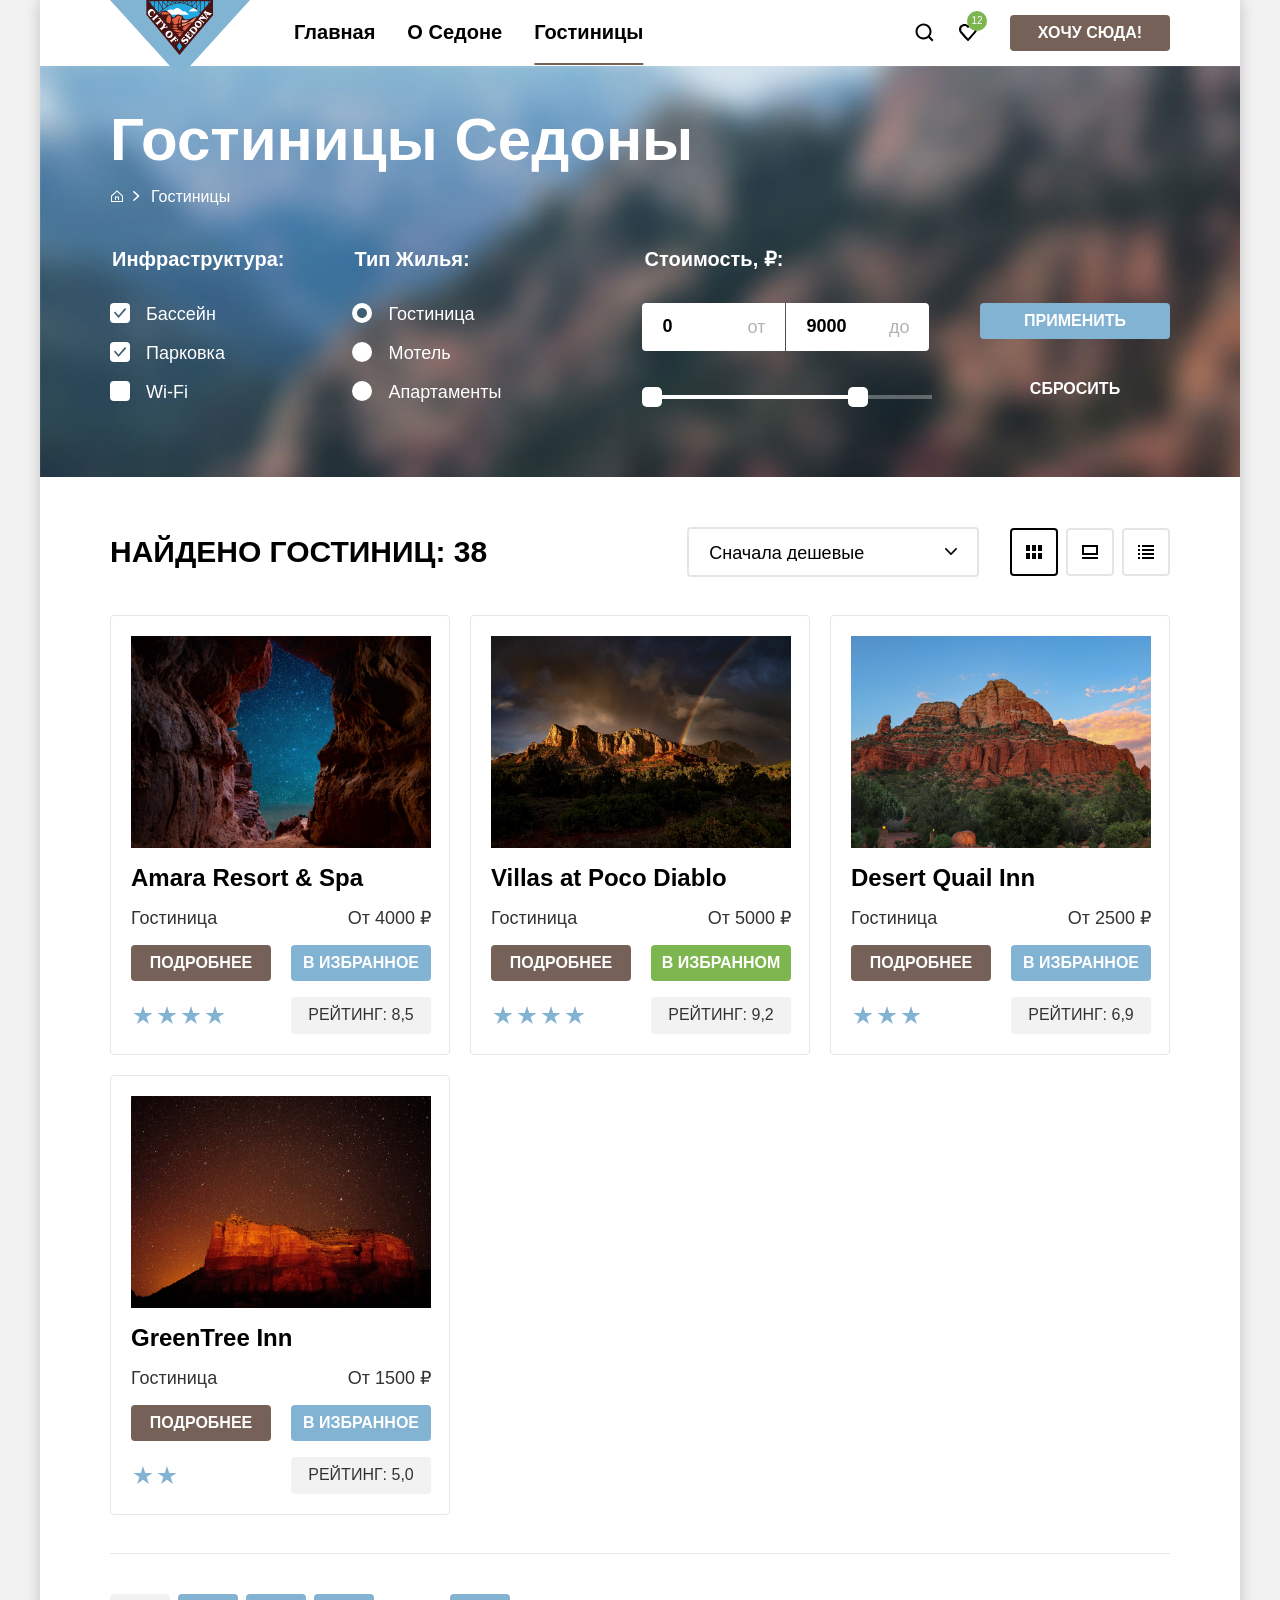
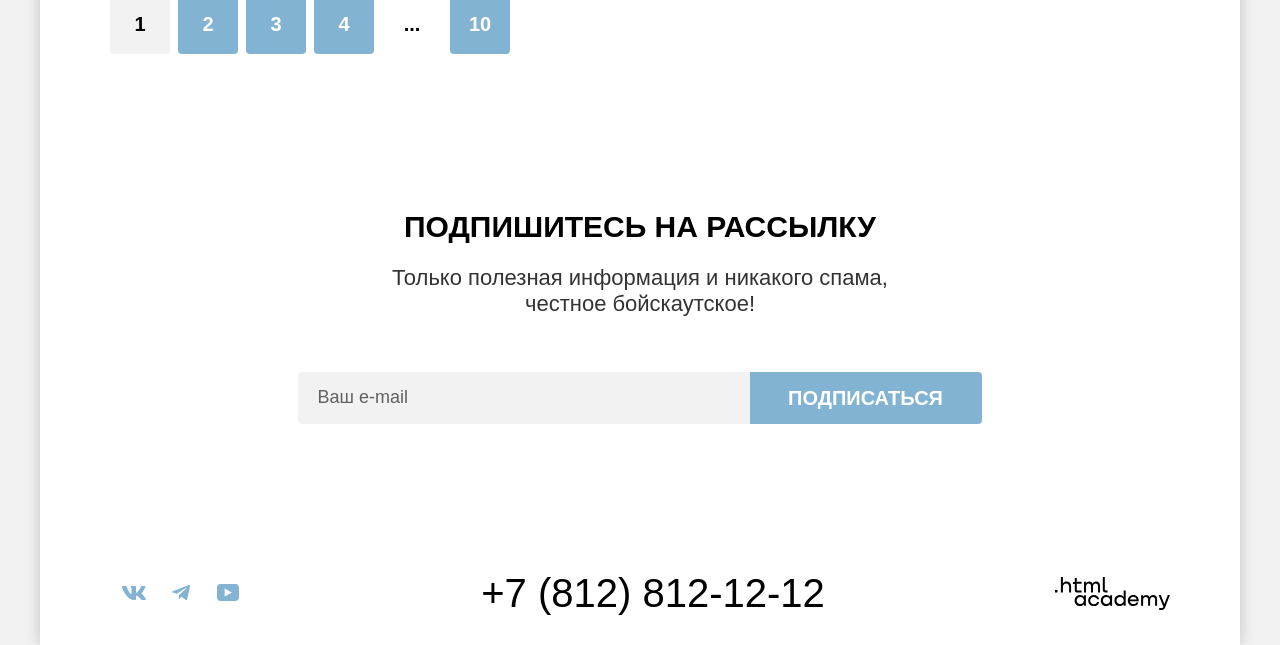
==== catalog.html @ fc4d6455 "Merge pull request #1 from StaciBunx/master" ====
<!DOCTYPE html>
<html lang="ru">

  <head>
    <meta charset="UTF-8">
    <meta name="viewport" content="width=device-width, initial-scale=1.0">
    <title>HTML Academy: Седона. Каталог</title>
    <link rel="icon" sizes="32x32" href="favicon.ico">
    <link rel="icon" type="image/png" href="./images/icons/favicon-32x32.png">
    <link rel="stylesheet" href="./style/style.css">
  </head>

  <body>
    <div class="page-container">
      <header class="page-header" data-test="header">
        <nav class="nav">
          <a class="nav-logo logo" href="./index.html">
            <img src="./images/logo-sedona.svg" width="140" height="70" alt="Логотип City of Sedona.">
          </a>
          <ul class="nav-list">
            <li class="nav-item">
              <a class="nav-link" href="./index.html">Главная</a>
            </li>
            <li class="nav-item">
              <a class="nav-link" href="#">О Седоне</a>
            </li>
            <li class="nav-item">
              <a class="nav-link nav-link-current" aria-current="page">Гостиницы</a>
            </li>
          </ul>
          <ul class="nav-list nav-list-additional">
            <li class="nav-item">
              <a class="nav-link nav-link-search" href="#">
                <svg aria-hidden="true" focusable="false" width="20" height="20" viewBox="0 0 20 20" fill="currentColor"
                  xmlns="http://www.w3.org/2000/svg">
                  <path
                    d="M19.5 18.0083L15.8 14.3287C16.8 13.0359 17.5 11.3453 17.5 9.4558C17.5 5.08011 13.9 1.5 9.5 1.5C5.1 1.5 1.5 5.17956 1.5 9.55525C1.5 13.9309 5.1 17.511 9.5 17.511C11.3 17.511 13 16.9144 14.4 15.8204L18.1 19.5L19.5 18.0083ZM9.5 15.5221C6.2 15.5221 3.5 12.837 3.5 9.55525C3.5 6.27348 6.2 3.5884 9.5 3.5884C12.8 3.5884 15.5 6.27348 15.5 9.55525C15.5 12.837 12.8 15.5221 9.5 15.5221Z" />
                </svg>
                <span class="visually-hidden">Поиск</span>
              </a>
            </li>
            <li class="nav-item">
              <a class="nav-link nav-link-fav" href="#">
                <svg aria-hidden="true" focusable="false" width="18" height="17" viewBox="0 0 18 17" fill="currentColor"
                  xmlns="http://www.w3.org/2000/svg">
                  <path
                    d="M8.9 17C8.6 17 8.3 16.9 8.1 16.6C2.7 10.5 1.4 9.1 1.1 8.7C0.4 7.8 0 6.6 0 5.4C0 2.4 2.4 0 5.5 0C6.8 0 8 0.5 9 1.3C10 0.5 11.3 0 12.5 0C15.5 0 18 2.4 18 5.4C18 6.7 17.5 7.9 16.7 8.8L9.7 16.7C9.5 16.9 9.3 17 8.9 17ZM2.9 7.5C3.2 7.9 6.4 11.5 9 14.4L15.2 7.4C15.7 6.9 15.9 6.2 15.9 5.4C15.9 3.6 14.4 2.1 12.6 2.1C11.6 2.1 10.6 2.6 9.9 3.4C9.6 3.7 9.3 3.8 9 3.8C8.7 3.8 8.4 3.6 8.2 3.4C7.5 2.6 6.5 2.1 5.5 2.1C3.7 2.1 2.2 3.6 2.2 5.4C2.1 6.3 2.5 7 2.9 7.5C2.8 7.5 2.8 7.5 2.9 7.5Z" />
                </svg>

                <span class="visually-hidden">Отелей в избранном:</span>
                <span class="fav-counter">12</span>
              </a>
            </li>
            <li class="nav-item">
              <a class="nav-button button button-basic" href="#">Хочу сюда!</a>
            </li>
          </ul>
        </nav>
      </header>
      <main class="page-main" data-test="main">
        <div class="main-top-containter">
          <h1 class="main-title">Гостиницы Седоны</h1>
          <header class="main-header">
            <ul class="main-header-list">
              <li class="main-header-item">
                <a class="breadcrumbs breadcrumbs-home" href="./index.html">
                  <span class="visually-hidden">Главная страница</span>
                </a>
              </li>
              <li class="main-header-item">
                <a class="breadcrumbs" href="./catalog.html">Гостиницы</a>
              </li>
            </ul>
          </header>
          <section class="filter" data-test="filter">
            <h2 class="visually-hidden">Фильтр для поиска гостиниц</h2>
            <form class="filter-form" action="https://echo.htmlacademy.ru/" method="get">
              <fieldset class="filter-fieldset filter-infrastructure">
                <legend class="filter-title">Инфраструктура:</legend>
                <label class="filter-label">
                  <input class="filter-input" type="checkbox" name="pool" checked>
                  Бассейн
                </label>
                <label class="filter-label">
                  <input class="filter-input" type="checkbox" name="parking" checked>
                  Парковка
                </label>
                <label class="filter-label">
                  <input class="filter-input" type="checkbox" name="wi-fi">
                  Wi-Fi
                </label>
              </fieldset>
              <fieldset class="filter-fieldset filter-living">
                <legend class="filter-title">Тип Жилья:</legend>
                <label class="filter-label">
                  <input class="filter-input" type="radio" name="apartment-type" value="hotel" checked>
                  Гостиница
                </label>
                <label class="filter-label">
                  <input class="filter-input" type="radio" name="apartment-type" value="motel">
                  Мотель
                </label>
                <label class="filter-label">
                  <input class="filter-input" type="radio" name="apartment-type" value="apartments">
                  Апартаменты
                </label>
              </fieldset>
              <fieldset class="filter-fieldset filter-range">
                <legend class="filter-title">Стоимость, ₽:</legend>
                <div class="range-inputs">
                  <label class="range-label">
                    <span class="filter-text">от</span>
                    <input class="range-input" type="number" name="price-from" value="0" min="0" max="10000" step="100"
                      placeholder="0">
                  </label>
                  <label class="range-label">
                    <span class="filter-text">до</span>
                    <input class="range-input" type="number" name="price-to" value="9000" min="0" max="10000" step="100"
                      placeholder="0">
                  </label>
                </div>
                <div class="range-scale">
                  <div class="range-bar" style="left:0; width:226px;">
                    <button class=" range-thumb range-thumb-min" type="button">
                      <span class="visually-hidden">Ручка минимальной цены</span>
                    </button>
                    <button class="range-thumb range-thumb-max" type="button">
                      <span class="visually-hidden">Ручка максимальной цены</span>
                    </button>
                  </div>
                </div>
              </fieldset>
              <div class="filter-buttons">
                <button class="filter-submit button button-second" type="submit">Применить</button>
                <button class="filter-reset button" type="reset">Сбросить</button>
              </div>
            </form>
          </section>
        </div>
        <section class="catalog" data-test="catalog">
          <h2 class="visually-hidden">Результаты поиска</h2>
          <div class="catalog-content">
            <p class="catalog-title title">Найдено гостиниц:
              <span class="results-cointer">38</span>
            </p>
            <select class="catalog-select" aria-label="Сортировка">
              <option value="cheap">Сначала дешевые</option>
              <option value="expensive">Сначала дорогие</option>
              <option value="popular">Сначала популярные</option>
            </select>
            <ul class="catalog-view-list">
              <li class="catalog-view-item">
                <a class="view-button view-button-current cards" href="catalog.html?view=card">
                  <span class="visually-hidden">Показать карточки</span>
                </a>
              </li>
              <li class="catalog-view-item">
                <a class="view-button tile" href="catalog.html?view=tile">
                  <span class="visually-hidden">Показать плитки</span>
                </a>
              </li>
              <li class="catalog-view-item">
                <a class="view-button list" href="catalog.html?view=list">
                  <span class="visually-hidden">Показать список</span>
                </a>
              </li>
            </ul>
          </div>
          <div class="cards-container">
            <article class="card">
              <a class="card-link" href="#">
                <h3 class="card-title">
                  Amara Resort & Spa
                </h3>
                <img class="card-img" src="./images/card-hotel-amara-resort.jpg" width="300" height="212"
                  alt="Звёздное синее небо, видимое через тёмное отверстие в красновато-коричневых скалах.">
              </a>
              <p class="card-description-title">Гостиница</p>
              <p class="card-description-price">От 4000 ₽</p>
              <a class="card-button button button-basic" href="#">Подробнее</a>
              <button class="card-button button button-second" type="button">В избранное</button>
              <p class="card-star star-four">
                <span class="visually-hidden">4 звезды</span>
              </p>
              <p class="card-rate">Рейтинг: 8,5</p>
            </article>
            <article class="card">
              <a class="card-link" href="#">
                <h3 class="card-title">
                  Villas at Poco Diablo
                </h3>
                <img class="card-img" src="./images/card-hotel-villas-at-poco.jpg" width="300" height="212"
                  alt="Красновато-оранжевые скалистые горы среди зелени под тёмными облаками; справа видна слабая радуга.">
              </a>
              <p class="card-description-title">Гостиница</p>
              <p class="card-description-price">От 5000 ₽</p>
              <a class="card-button button button-basic" href="#">Подробнее</a>
              <button class="card-button button button-select" type="button">В избранном</button>
              <p class="card-star star-four">
                <span class="visually-hidden">4 звезды</span>
              </p>
              <p class="card-rate">Рейтинг: 9,2</p>
            </article>
            <article class="card">
              <a class="card-link" href="#">
                <h3 class="card-title">
                  Desert Quail Inn
                </h3>
                <img class="card-img" src="./images/card-hotel-desert-quail.jpg" width="300" height="212"
                  alt="Красно-оранжевые скалы среди зелени под голубым небом; на переднем плане валун и дорожка.">
              </a>
              <span class="card-description-title">Гостиница</span>
              <span class="card-description-price">От 2500 ₽</span>
              <a class="card-button button button-basic" href="#">Подробнее</a>
              <button class="card-button button button-second" type="button">В избранное</button>
              <p class="card-star star-three">
                <span class="visually-hidden">3 звезды</span>
              </p>
              <p class="card-rate">Рейтинг: 6,9</p>
            </article>
            <article class="card">
              <a class="card-link" href="#">
                <h3 class="card-title">
                  GreenTree Inn
                </h3>
                <img class="card-img" src="./images/card-hotel-green-tree.jpg" width="300" height="212"
                  alt="Ночной пейзаж с яркими звёздами и освещённой тёплым светом скалой из песчаника на фоне тёмного неба.">
              </a>
              <span class="card-description-title">Гостиница</span>
              <span class="card-description-price">От 1500 ₽</span>
              <a class="card-button button button-basic" href="#">Подробнее</a>
              <button class="card-button button button-second" type="button">В избранное</button>
              <p class="card-star star-two">
                <span class="visually-hidden">2 звезды</span>
              </p>
              <p class="card-rate">Рейтинг: 5,0</p>
            </article>
          </div>
          <ul class="pagination-list">
            <li class="pagination-item">
              <a class="pagination-link pagination-link-current" aria-current="page">1</a>
            </li>
            <li class="pagination-item">
              <a class="pagination-link" href="#">2</a>
            </li>
            <li class="pagination-item">
              <a class="pagination-link" href="#">3</a>
            </li>
            <li class="pagination-item">
              <a class="pagination-link" href="#">4</a>
            </li>
            <li class="pagination-item">
              <a class="pagination-link pagination-link-separator" href="#">...</a>
            </li>
            <li class="pagination-item">
              <a class="pagination-link" href="#">10</a>
            </li>
          </ul>
        </section>
        <section class="subscribe subscribe-catalog" data-test="subscribe">
          <h2 class="visually-hidden">Подписка</h2>
          <div class="subscribe-content">
            <p class="title">Подпишитесь на рассылку</p>
            <p class="text">Только полезная информация и никакого спама,<br> честное бойскаутское!</p>
            <form class="subscribe-form" action="https://echo.htmlacademy.ru/" method="post">
              <label>
                <span class="visually-hidden">Введите данные:</span>
                <input class="subscribe-input" type="email" name="email" id="subscribe-email" placeholder="Ваш e-mail"
                  required>
              </label>
              <button class="button button-second subscribe-button" type="submit">Подписаться</button>
            </form>
          </div>
        </section>
      </main>
      <footer class="page-footer" data-test="footer">
        <ul class="social-list">
          <li class="social-item">
            <a class="social-link" href="https://vk.ru/htmlacademy">
              <svg class="social-icon" aria-hidden="true" focusable="false" width="24" height="14" viewBox="0 0 24 14"
                fill="none" xmlns="http://www.w3.org/2000/svg">
                <path fill-rule="evenodd" clip-rule="evenodd"
                  d="M23.45 0.948C23.616 0.402 23.45 0 22.655 0H20.03C19.362 0 19.054 0.347 18.887 0.73C18.887 0.73 17.552 3.926 15.661 6.002C15.049 6.604 14.771 6.795 14.437 6.795C14.27 6.795 14.019 6.604 14.019 6.057V0.948C14.019 0.292 13.835 0 13.279 0H9.151C8.734 0 8.483 0.304 8.483 0.593C8.483 1.214 9.429 1.358 9.526 3.106V6.904C9.526 7.737 9.373 7.888 9.039 7.888C8.149 7.888 5.984 4.677 4.699 1.003C4.45 0.288 4.198 0 3.527 0H0.9C0.15 0 0 0.347 0 0.73C0 1.412 0.89 4.8 4.145 9.281C6.315 12.341 9.37 14 12.153 14C13.822 14 14.028 13.632 14.028 12.997V10.684C14.028 9.947 14.186 9.8 14.715 9.8C15.105 9.8 15.772 9.992 17.33 11.467C19.11 13.216 19.403 14 20.405 14H23.03C23.78 14 24.156 13.632 23.94 12.904C23.702 12.18 22.852 11.129 21.725 9.882C21.113 9.172 20.195 8.407 19.916 8.024C19.527 7.533 19.638 7.314 19.916 6.877C19.916 6.877 23.116 2.451 23.449 0.948H23.45Z"
                  fill="currentColor" />
              </svg>
              <span class="visually-hidden">Вконтакте</span>
            </a>
          </li>
          <li class="social-item">
            <a class="social-link" href="https://t.me/s/htmlacademy">
              <svg class="social-icon" aria-hidden="true" focusable="false" width="18" height="16" viewBox="0 0 18 16"
                fill="none" xmlns="http://www.w3.org/2000/svg">
                <path
                  d="M16.785 0.0992597L0.840489 6.24776C-0.247661 6.68481 -0.241365 7.29184 0.640845 7.56253L4.73445 8.83953L14.2058 2.8637C14.6537 2.59121 15.0629 2.7378 14.7265 3.03636L7.05283 9.96185H7.05103L7.05283 9.96275L6.77045 14.1823C7.18413 14.1823 7.36669 13.9925 7.59871 13.7686L9.58705 11.8351L13.7229 14.89C14.4855 15.31 15.0332 15.0941 15.2229 14.1841L17.9379 1.38885C18.2158 0.274623 17.5126 -0.229883 16.785 0.0992597Z"
                  fill="currentColor" />
              </svg>
              <span class="visually-hidden">Telegram</span>
            </a>
          </li>
          <li class="social-item">
            <a class="social-link" href="https://www.youtube.com/c/HTMLAcademyRUS">
              <svg class="social-icon" aria-hidden="true" focusable="false" width="22" height="17" viewBox="0 0 22 17"
                fill="none" xmlns="http://www.w3.org/2000/svg">
                <path
                  d="M18.607 0H3.17413C1.31343 0 0 1.59375 0 3.4V13.4937C0 15.4062 1.31343 17 3.17413 17H18.8259C20.4677 17 22 15.4062 22 13.6V3.4C21.7811 1.59375 20.4677 0 18.607 0ZM7.66169 12.5375V4.4625L14.995 8.5L7.66169 12.5375Z"
                  fill="currentColor" />
              </svg>
              <span class="visually-hidden">Youtube</span>
            </a>
          </li>
        </ul>
        <a class="phone" href="tel:+78128121212">+7 (812) 812-12-12</a>
        <a class="footer-developer" href="https://htmlacademy.ru/">
          <span class="visually-hidden">Разработано HTML-Академией</span>
          <svg class="developer-icon" aria-hidden="true" focusable="false" width="115" height="33" viewBox="0 0 115 33"
            fill="currentColor" xmlns="http://www.w3.org/2000/svg">
            <path d="M0 12.9V15.5H2.5V12.9H0Z" />
            <path
              d="M11.6 4.5C10 4.5 8.8 5.2 8 6.2H7.9V0H5.9V15.5H7.9V10.2C7.9 8.1 9.2 6.6 11.2 6.6C13 6.6 14.1 8 14.1 9.8V15.5H16.1V9.4C16.2 6.4 14.3 4.5 11.6 4.5Z" />
            <path
              d="M26.6 4.8H21.8V1.1H19.8V4.9H17.9V6.9H19.8V12.9C19.8 14.6 20.8 15.6 22.5 15.6H26.6V13.6H22.9C22.2 13.6 21.8 13.2 21.8 12.5V6.8H26.6V4.8Z" />
            <path
              d="M41.1 4.6C39.5 4.6 38.2 5.4 37.6 6.7H37.5C36.9 5.5 35.7 4.6 34.1 4.6C32.7 4.6 31.6 5.4 31 6.4H30.9V4.8H29V15.4H31V10C31 8 32 6.5 33.6 6.5C35.1 6.5 36 7.5 36 9.1V15.4H38V9.8C38 7.4 39.4 6.5 40.6 6.5C42.1 6.5 43 7.5 43 9.1V15.4H45V8.9C45.1 6.4 43.6 4.6 41.1 4.6Z" />
            <path
              d="M47.8 12.7C47.8 14.4 48.8 15.4 50.6 15.4H52.6V13.4H50.9C50.2 13.4 49.8 13 49.8 12.3V0H47.8V12.7Z" />
            <path
              d="M28.9 19.7C28 18.6 26.7 17.9 25 17.9C21.9 17.9 19.6 20.2 19.6 23.5C19.6 26.8 21.9 29.1 25 29.1C26.8 29.1 28 28.3 28.8 27.2H28.9V28.8H30.9V18.2H28.9V19.7ZM25.3 27.1C23.1 27.1 21.7 25.5 21.7 23.5C21.7 21.5 23.1 19.9 25.3 19.9C27.5 19.9 28.9 21.5 28.9 23.5C28.9 25.4 27.5 27.1 25.3 27.1Z" />
            <path
              d="M44.2 22C43.7 19.6 41.6 17.9 38.8 17.9C35.4 17.9 33.2 20.4 33.2 23.5C33.2 26.6 35.4 29.1 38.8 29.1C41.6 29.1 43.7 27.3 44.2 24.9H42.1C41.7 26.2 40.4 27.2 38.8 27.2C36.6 27.2 35.2 25.6 35.2 23.6C35.2 21.6 36.6 20 38.8 20C40.4 20 41.6 21 42.1 22.2H44.2V22Z" />
            <path
              d="M55.1 19.7C54.2 18.6 52.9 17.9 51.2 17.9C48.1 17.9 45.8 20.2 45.8 23.5C45.8 26.8 48.1 29.1 51.2 29.1C53 29.1 54.2 28.3 55 27.2H55.1V28.8H57.1V18.2H55.1V19.7ZM51.5 27.1C49.3 27.1 47.9 25.5 47.9 23.5C47.9 21.5 49.3 19.9 51.5 19.9C53.7 19.9 55.1 21.5 55.1 23.5C55.1 25.4 53.6 27.1 51.5 27.1Z" />
            <path
              d="M68.7 19.8C67.8 18.7 66.5 17.9 64.8 17.9C61.7 17.9 59.4 20.2 59.4 23.5C59.4 26.8 61.6 29.1 64.8 29.1C66.5 29.1 67.8 28.3 68.6 27.3H68.7V28.8H70.7V13.4H68.7V19.8ZM65.1 27.1C62.9 27.1 61.5 25.5 61.5 23.5C61.5 21.5 62.9 19.9 65.1 19.9C67.3 19.9 68.7 21.5 68.7 23.5C68.6 25.5 67.2 27.1 65.1 27.1Z" />
            <path
              d="M78.3 17.9C75 17.9 72.8 20.4 72.8 23.5C72.8 26.5 74.9 29.1 78.3 29.1C80.8 29.1 82.8 27.8 83.5 25.5H81.4C80.9 26.5 79.8 27.1 78.4 27.1C76.5 27.1 75.1 25.8 75 24.2H83.8C84 20.6 81.8 17.9 78.3 17.9ZM78.3 19.8C80 19.8 81.3 20.8 81.6 22.4H75.1C75.4 20.9 76.6 19.8 78.3 19.8Z" />
            <path
              d="M98.2 17.9C96.6 17.9 95.3 18.7 94.6 19.9H94.5C93.9 18.7 92.7 17.9 91.1 17.9C89.7 17.9 88.6 18.6 88 19.7V18.2H86.1V28.8H88.1V23.4C88.1 21.4 89.1 20 90.7 19.9C92.2 19.9 93.1 20.9 93.1 22.5V28.8H95.1V23.2C95.1 20.8 96.5 19.9 97.7 19.9C99.2 19.9 100.1 20.9 100.1 22.5V28.8H102.1V22.3C102.2 19.7 100.7 17.9 98.2 17.9Z" />
            <path
              d="M109.4 27L105.8 18.1H103.6L108.4 29.7C108.1 30.6 107.7 30.9 106.7 30.9H104.2V32.9H106.7C108.5 32.9 109.5 32.1 110.2 30.3L114.9 18.1H112.8L109.4 27Z" />
          </svg>
        </a>
      </footer>
    </div>
  </body>

</html>
---- style/style.css ----
@font-face {
  font-family: "PT Sans";
  font-style: normal;
  font-weight: 400;
  src: url("../fonts/ptsans-400.woff2") format("woff2");
  font-display: swap;
}

@font-face {
  font-family: "PT Sans";
  font-style: normal;
  font-weight: 700;
  src: url("../fonts/ptsans-700.woff2") format("woff2");
  font-display: swap;
}

*,
*::before,
*::after {
  box-sizing: border-box;
}

body {
  margin: 0;
  padding: 0;
  font-family: "PT Sans", sans-serif;
  font-size: 18px;
  line-height: 21px;
  color: #333333;
  background-color: #f2f2f2;
}

img {
  max-width: 100%;
  height: auto;
}

.page-container {
  display: flex;
  flex-direction: column;
  min-height: 100vh;
  width: 1200px;
  margin: 0 auto;
  box-shadow: 0 0 15px 0 rgba(0, 0, 0, 0.2);
}

.page-main {
  flex-grow: 1;
}

.visually-hidden {
  position: absolute;
  width: 1px;
  height: 1px;
  margin: -1px;
  border: 0;
  padding: 0;
  white-space: nowrap;
  clip-path: inset(100%);
  clip: rect(0 0 0 0);
  overflow: hidden;
}

.button {
  display: block;
  padding: 8px 8px;
  font-family: "PT Sans", sans-serif;
  font-weight: 700;
  font-size: 16px;
  line-height: 20px;
  text-align: center;
  text-decoration: none;
  color: #ffffff;
  border: none;
  text-transform: uppercase;
  border-radius: 4px;
}

.button-basic {
  background-color: #756157;
}

.button-basic:hover,
.button-basic:focus-visible {
  background-color: #615048;
}

.button-second {
  background-color: #82b3d3;
}

.button-second:hover,
.button-second:focus-visible {
  background-color: #68a2ca;
}

.button-select {
  background-color: #7db54f;
}

.button-select:hover,
.button-select:focus-visible {
  background-color: #6c9e42;
}

.button-select:active,
.button-basic:active,
.button-second:active {
  color: rgba(255, 255, 255, 0.3);
}

.button:disabled {
  background-color: #e5e5e5;
  cursor: not-allowed;
}

/* Header */

.page-header {
  padding: 0 70px;
  background-color: #ffffff;
}

.nav {
  display: flex;
}

.nav-logo {
  position: relative;
  z-index: 1;
  display: block;
  flex-shrink: 0;
  width: 140px;
  margin-right: 28px;
  margin-bottom: -10px;
  transition: transform 0.3s ease-out;
}

.nav-logo:hover {
  transform: scale(1.1) translateY(3px);
}

.nav-logo:active {
  transform: scale(1.2) translateY(4px);
}

.nav-list {
  display: flex;
  flex-wrap: wrap;
  max-width: 500px;
  margin: 0;
  padding: 0;
  align-items: center;
  list-style: none;
}

.nav-link {
  position: relative;
  display: block;
  max-width: 150px;
  padding: 20px 16px 21px;
  font-weight: 700;
  font-size: 20px;
  line-height: 24px;
  text-align: center;
  text-decoration: none;
  color: #000000;
}

.nav-link-current::after {
  position: absolute;
  left: 50%;
  bottom: 0;
  width: calc(100% - 32px);
  height: 2px;
  transform: translateX(-50%);
  background-color: #756257;
  content: "";
}

.nav-link:not(.nav-link-current):hover,
.nav-link:not(.nav-link-current):focus-visible {
  color: #756157;
}

.nav-link:not(.nav-link-current):active {
  color: rgba(117, 97, 87, 0.3);
}

.nav-list-additional {
  margin-left: auto;
}

.nav-list-additional .nav-link {
  display: flex;
  min-width: 44px;
  min-height: 65px;
}

.nav-link-search {
  padding: 22px 12px;
}

.nav-link-fav {
  position: relative;
  padding: 24px 13px 23px;
}

.fav-counter {
  position: absolute;
  top: 11px;
  right: 3px;
  display: flex;
  justify-content: center;
  align-items: center;
  width: 20px;
  height: 20px;
  font-weight: 400;
  font-size: 10px;
  line-height: 10px;
  text-align: center;
  color: #ffffff;
  background-color: #7db54f;
  border-radius: 10px;
}

.nav-button {
  min-width: 160px;
  margin-left: 20px;
}

/* Sections */

.title {
  margin: 0;
  margin-bottom: 20px;
  font-weight: 700;
  font-size: 30px;
  line-height: 36px;
  text-align: center;
  text-transform: uppercase;
  color: #000000;
}

.text {
  margin: 0;
  font-size: 22px;
  line-height: 26px;
  text-align: center;
}

.hero {
  height: 484px;
  padding: 50px;
  color: #ffffff;
  background-color: #a9bfcc;
  background-image: url("../images/index-hero-background.jpg");
  background-size: cover;
  background-position: center;
  background-repeat: no-repeat;
}

.hero-img {
  display: block;
  height: fit-content;
  margin: 0 auto;
}

.advantages,
.service {
  background-color: #ffffff;
}

.advantages-content {
  max-width: 700px;
  padding: 69px 0 90px;
  margin: 0 auto;
}

.advantages-content .title {
  margin-bottom: 25px;
}

.advantages-list {
  display: flex;
  flex-wrap: wrap;
  margin: 0;
  padding: 0;
  list-style: none;
}

.advantages-title {
  margin: 0;
  margin-bottom: 30px;
  font-weight: 700;
  font-size: 24px;
  line-height: 28px;
  text-align: center;
  text-transform: uppercase;
  color: #000000;
}

.advantages-title::after {
  display: block;
  margin: 30px auto 0;
  width: 60px;
  height: 2px;
  background-color: rgba(0, 0, 0, 0.3);
  content: "";
}

.advantages-item-big .advantages-title::after {
  background-color: rgba(255, 255, 255, 0.3);
}

.advantages-text {
  margin: 0;
  text-align: center;
}

.advantages-item-big {
  display: flex;
  background-color: #82b3d3;
}

.advantages-item-big .advantages-title,
.advantages-item-big .advantages-text {
  color: #ffffff;
}

.advantages-item-wrapper {
  display: flex;
  flex-direction: column;
  justify-content: center;
  align-items: center;
  width: 400px;
  padding: 25px 85px;
}

.advantages-item {
  display: flex;
  flex-direction: column;
  justify-content: center;
  align-items: center;
  width: 400px;
  min-height: 385px;
  padding: 25px 85px;
  background-color: rgba(131, 179, 211, 0.12);
}

.advantages-item:nth-child(even) {
  background-color: rgba(131, 179, 211, 0.2);
}

.advantages-item-big > .advantages-title {
  color: #ffffff;
}

.service-content {
  max-width: 700px;
  margin: 0 auto;
  padding: 64px 0;
}

.service-title {
  margin: 0;
  margin-bottom: 30px;
  margin-top: 30px;
  font-weight: 700;
  font-size: 24px;
  line-height: 28px;
  text-align: center;
  text-transform: uppercase;
  color: #000000;
}

.service-text {
  margin: 0;
  text-align: center;
}

.service-list {
  display: flex;
  flex-wrap: wrap;
  margin: 0;
  padding: 0;
  list-style: none;
}

.service-item {
  display: flex;
  flex-direction: column;
  justify-content: center;
  align-items: center;
  width: 400px;
  min-height: 385px;
  padding: 25px 85px;
  background-color: rgba(131, 179, 211, 0.2);
}

.service-item:nth-child(even) {
  background-color: #ffffff;
}

.service-item-house::before {
  content: "";
  display: block;
  width: 75px;
  height: 72px;
  background-image: url("../images/icons/house.svg");
  background-repeat: no-repeat;
}

.service-item-food::before {
  display: block;
  width: 75px;
  height: 72px;
  background-image: url("../images/icons/food.svg");
  background-repeat: no-repeat;
  content: "";
}

.service-item-souvenirs::before {
  display: block;
  width: 75px;
  height: 76px;
  margin-top: -3px;
  margin-left: 10px;
  background-image: url("../images/icons/present.svg");
  background-repeat: no-repeat;
  content: "";
}

.search {
  padding: 96px 0;
  background-color: #ffffff;
}

.search-content {
  display: flex;
  flex-direction: column;
  max-width: 700px;
  margin: 0 auto;
  align-items: center;
}

.search-button {
  min-width: 376px;
  margin-top: 55px;
  font-size: 20px;
  line-height: 36px;
  cursor: pointer;
}

.subscribe {
  padding: 95px 0 105px;
  background-color: #a9bfcc;
  background-image: url("../images/index-subscribe-background.jpg");
  background-size: cover;
  background-repeat: no-repeat;
}

.subscribe-content {
  max-width: 685px;
  margin: 0 auto;
  text-align: center;
}

.subscribe .title,
.subscribe .text {
  color: #ffffff;
}

.subscribe-form {
  display: grid;
  grid-template-columns: auto min-content;
  width: 684px;
  margin-top: 55px;
}

.subscribe-input {
  width: 100%;
  height: 100%;
  margin: 0;
  padding: 12px 20px;
  font-family: inherit;
  font-size: 18px;
  color: #000000;
  background-color: #f2f2f2;
  border: none;
  border-radius: 4px 0 0 4px;
}

.subscribe-input:hover {
  background-color: #e5e5e5;
}

.subscribe-input:disabled {
  background-color: #e5e5e5;
  color: #999999;
  cursor: not-allowed;
}

.subscribe-input::placeholder {
  color: #000000;
  opacity: 0.6;
}

.subscribe-input:disabled::placeholder {
  opacity: 0.1;
}

.subscribe-button {
  min-width: 232px;
  min-height: 52px;
  font-size: 20px;
  line-height: 36px;
  border-radius: 0 4px 4px 0;
  cursor: pointer;
}

/* Catalog page*/

.main-top-containter {
  padding: 35px 70px 70px;
  color: #ffffff;
  background-color: #a9bfcc;
  background-image: url("../images/catalog-filter-background.jpg");
  background-size: cover;
  background-repeat: no-repeat;
}

.main-title {
  margin: 0;
  margin-bottom: 7px;
  font-size: 60px;
  line-height: 78px;
}

.main-header-list {
  display: flex;
  align-items: center;
  margin: 0;
  margin-bottom: 40px;
  padding: 0;
  list-style-type: none;
}

.main-header-item {
  position: relative;
  padding-right: 18px;
  margin-right: 5px;
}

.main-header-item:not(:last-child)::after {
  position: absolute;
  right: 5px;
  top: 50%;
  display: block;
  width: 8px;
  height: 10px;
  background-image: url("../images/icons/breadcrumb-arrow.svg");
  background-repeat: no-repeat;
  transform: translateY(-50%);
  content: "";
}

.breadcrumbs {
  margin: 0;
  margin-right: 5px;
  padding: 0;
  font-size: 16px;
  line-height: 21px;
  color: #ffffff;
  text-decoration: none;
}

.breadcrumbs-home {
  box-sizing: content-box;
  display: block;
  width: 13px;
  height: 15px;
  padding: 8px;
  margin: -8px;
  margin-right: -3px;
  background-image: url("../images/icons/breadcrumb-home.svg");
  background-repeat: no-repeat;
  background-origin: content-box;
  background-position: center;
}

.breadcrumbs:hover {
  opacity: 0.6;
}

.breadcrumbs:focus-visible {
  color: #ffffff;
  opacity: 1;
}

.breadcrumbs:active {
  opacity: 0.3;
}

/* Filter */

.filter-form {
  display: grid;
  grid-template-columns: min-content min-content auto min-content;
}

.filter-fieldset {
  display: flex;
  flex-direction: column;
  min-width: 150px;
  min-height: 157px;
  margin: 0;
  padding: 0;
  border: none;
}

.filter-infrastructure {
  margin-right: 66px;
}

.filter-living {
  margin-right: 70px;
}

.filter-label {
  display: grid;
  grid-template-columns: 20px 1fr;
  column-gap: 16px;
}

.filter-label:hover {
  opacity: 0.6;
}

.filter-label:has(.filter-input:active) {
  opacity: 0.3;
}

.filter-label:has(.filter-input:disabled) {
  opacity: 0.1;
  cursor: not-allowed;
}

.filter-input {
  appearance: none;
  width: 20px;
  height: 20px;
  margin: 0;
  background: #ffffff;
  border-radius: 4px;
}

.filter-input[type="radio"] {
  border-radius: 50%;
}

.filter-input:checked::before {
  display: block;
  width: 20px;
  height: 20px;
  background-repeat: no-repeat;
  background-position: center;
  content: "";
}

.filter-input[type="checkbox"]:checked::before {
  background-image: url("../images/icons/tick.svg");
}

.filter-input[type="radio"]:checked::before {
  background-image: url("../images/icons/round.svg");
}

.filter-input:focus-visible {
  outline: 2px solid #000000;
  outline-offset: 2px;
}

/* Range-scale in Filter section */

.filter-range {
  display: block;
  max-width: 290px;
  margin-left: 70px;
}

.range-inputs {
  display: grid;
  grid-template-columns: 143px 1px 143px;
  grid-template-rows: 48px 20px;
  row-gap: 24px;
}

.range-label {
  position: relative;
}

.range-label .filter-text {
  position: absolute;
  right: 20px;
  top: 50%;
  transform: translateY(-50%);
  color: rgba(0, 0, 0, 0.3);
}

.range-label:first-child {
  grid-column: 1/2;
}

.range-label:last-child {
  grid-column: 3/4;
}

.range-input {
  height: 100%;
  width: 100%;
  padding: 12px 20px;
  font-family: inherit;
  font-weight: 700;
  font-size: 18px;
  border: none;
  appearance: textfield;
}

.range-input::-webkit-outer-spin-button,
.range-input::-webkit-inner-spin-button {
  appearance: none;
  margin: 0;
}

.range-label:first-child .range-input {
  border-radius: 4px 0 0 4px;
}

.range-label:last-child .range-input {
  border-radius: 0 4px 4px 0;
}

.range-input:hover:not(:disabled) {
  background-color: #e5e5e5;
}

.range-input:disabled {
  color: #999999;
  cursor: not-allowed;
}

.range-scale {
  position: relative;
  height: 4px;
  background-color: rgba(255, 255, 255, 0.3);
}

.range-bar {
  position: absolute;
  display: flex;
  align-items: center;
  height: 100%;
  background-color: #ffffff;
}

.range-thumb {
  position: absolute;
  width: 20px;
  height: 20px;
  background-color: #ffffff;
  border: none;
  border-radius: 5px;
  cursor: pointer;
}

.range-thumb:hover {
  box-shadow: 0 4px 10px 0 rgba(0, 0, 0, 0.25);
}

.range-thumb:active {
  border: 3px solid #83b3d3;
  box-shadow: 0 4px 10px 0 rgba(0, 0, 0, 0.25);
}

.range-thumb:disabled {
  background-color: #999999;
  cursor: not-allowed;
}

.range-thumb-min {
  left: 0;
}

.range-thumb-max {
  right: 0;
}

.filter-title {
  margin-bottom: 32px;
  font-weight: 700;
  font-size: 20px;
  line-height: 24px;
}

.filter-label + .filter-label {
  margin-top: 16px;
}

.filter-form label {
  line-height: 23px;
}

.filter-buttons {
  padding-top: 56px;
}

.filter-submit {
  min-width: 190px;
  margin-bottom: 32px;
  cursor: pointer;
}

.filter-reset {
  min-width: 190px;
  background-color: transparent;
  cursor: pointer;
}

.filter-reset:hover {
  color: rgba(255, 255, 255, 0.6);
}

.filter-reset:active {
  color: rgba(255, 255, 255, 0.3);
}

.filter-reset:disabled {
  color: rgba(255, 255, 255, 0.1);
  background-color: transparent;
}

/* Catalog section */

.catalog {
  padding: 50px 70px 60px;
  background-color: #ffffff;
}

.catalog-content {
  display: flex;
  align-items: center;
  margin-bottom: 38px;
  padding: 0;
}

.catalog-title {
  max-width: 400px;
  margin-bottom: 0;
  margin-right: 200px;
  text-align: left;
}

.catalog-select {
  appearance: none;
  width: 292px;
  height: 50px;
  padding: 14px 20px;
  font: inherit;
  border-radius: 4px;
  background-color: transparent;
  border: 2px solid #e5e5e5;
  background-image: url("../images/icons/select-arrow-down.svg");
  background-repeat: no-repeat;
  background-position: right 20px center;
}

.catalog-select:not(:disabled):hover {
  border-color: #68a2ca;
}

.catalog-select:disabled {
  opacity: 0.3;
  cursor: not-allowed;
}

.catalog-view-list {
  display: flex;
  flex-wrap: wrap;
  max-width: 208px;
  margin: 0;
  margin-left: auto;
  padding: 0;
  gap: 8px;
  list-style-type: none;
}

.view-button {
  display: block;
  width: 48px;
  height: 48px;
  border: 2px solid #e5e5e5;
  border-radius: 4px;
  background-repeat: no-repeat;
}

.view-button-current {
  border-color: #000000;
}

.view-button:hover {
  border-color: #000000;
}

.view-button:active {
  border-color: #000000;
}

.view-button.cards {
  background-image: url("../images/icons/view-card.svg");
  background-repeat: no-repeat;
  background-position: center;
}

.view-button.tile {
  background-image: url("../images/icons/view-tile.svg");
  background-repeat: no-repeat;
  background-position: center;
}

.view-button.list {
  background-image: url("../images/icons/view-list.svg");
  background-repeat: no-repeat;
  background-position: center;
}

.cards-container {
  display: flex;
  flex-wrap: wrap;
  gap: 20px;
  padding-bottom: 38px;
  border-bottom: 1px solid #e6e6e6;
}

.card {
  display: grid;
  grid-template-columns: 140px 140px;
  grid-template-rows: 1fr;
  column-gap: 20px;
  row-gap: 16px;
  width: 340px;
  padding: 20px;
  border: 1px solid #e6e6e6;
  border-radius: 4px;
}

.card-link {
  grid-column: 1/-1;
  display: flex;
  flex-direction: column;
  text-decoration: none;
}

.card-link:hover .card-title {
  color: #756157;
}

.card-link:focus-visible .card-title {
  color: #756157;
}

.card-link:active .card-title {
  color: rgba(117, 97, 87, 0.3);
}

.card-title {
  margin: 0;
  font-weight: 700;
  font-size: 24px;
  line-height: 28px;
  color: #000000;
}

.card-img {
  width: 100%;
  height: 212px;
  margin-bottom: 16px;
  object-fit: cover;
  order: -1;
}

.card-description-title {
  margin: 0;
}

.card-description-price {
  margin: 0;
  text-align: right;
}

.card-button {
  cursor: pointer;
}

.card-star {
  width: 140px;
  height: 37px;
  margin: 0;
  padding: 10px 0;
  background-image: url("../images/icons/star.svg");
  background-repeat: repeat-x;
  background-position: 0 center;
  background-size: 24px 18px;
}

.star-two {
  width: 48px;
}

.star-three {
  width: 72px;
}

.star-four {
  width: 96px;
}

.star-five {
  width: 120px;
}

.card-rate {
  width: 140px;
  margin: 0;
  padding: 8px 8px;
  font-size: 16px;
  line-height: 20px;
  text-align: center;
  text-transform: uppercase;
  background-color: #f2f2f2;
  border-radius: 4px;
}

.pagination-list {
  display: flex;
  margin: 0;
  padding: 0;
  padding-top: 40px;
  gap: 8px;
  list-style-type: none;
}

.pagination-link {
  display: flex;
  justify-content: center;
  align-items: center;
  min-width: 60px;
  min-height: 60px;
  padding: 10px;
  font-weight: 700;
  font-size: 20px;
  line-height: 36px;
  text-align: center;
  text-decoration: none;
  color: #ffffff;
  background-color: #82b3d3;
  border-radius: 4px;
}

.pagination-link-current {
  color: #000000;
  background-color: #f2f2f2;
}

.pagination-link-separator {
  color: #000000;
  background-color: transparent;
}

.pagination-link:not(.pagination-link-current):not(.pagination-link-separator):hover {
  background-color: #68a2ca;
}

.pagination-link:not(.pagination-link-current):not(.pagination-link-separator):focus-visible {
  background-color: #68a2ca;
}

.pagination-link:not(.pagination-link-current):not(.pagination-link-separator):active {
  color: rgba(255, 255, 255, 0.3);
}

/* Subscribe */

.subscribe-catalog {
  background-image: none;
  background-color: #ffffff;
}

.subscribe-catalog .title {
  color: #000000;
}

.subscribe-catalog .text {
  color: #333333;
}

/* Footer */

.page-footer {
  display: flex;
  padding: 44px 70px 30px;
  background-color: #ffffff;
}

.social-list {
  display: flex;
  flex-wrap: wrap;
  max-width: 141px;
  margin: 0;
  padding: 0;
  list-style-type: none;
}

.social-link {
  position: relative;
  display: block;
  min-width: 47px;
  min-height: 40px;
}

.social-icon {
  position: absolute;
  top: 0;
  right: 0;
  bottom: 0;
  left: 0;
  margin: auto;
  color: #83b3d3;
}

.social-link:hover .social-icon,
.social-link:focus-visible .social-icon {
  color: #68a2ca;
}

.social-link:active .social-icon {
  color: rgba(104, 162, 202, 0.3);
}

.phone {
  margin: 0 auto;
  font-weight: 400;
  font-size: 40px;
  line-height: 40px;
  text-align: center;
  text-decoration: none;
  color: #000000;
}

.phone:hover {
  color: #756157;
}

.phone:focus-visible {
  color: #756157;
}

.phone:active {
  color: rgba(117, 97, 87, 0.3);
}

.footer-developer {
  padding-top: 4px;
}

.developer-icon {
  color: #000000;
}

.footer-developer:hover .developer-icon,
.footer-developer:focus-visible .developer-icon {
  color: #756157;
}

.footer-developer:active .developer-icon {
  color: rgba(117, 97, 87, 0.3);
}

/* Modal */

.modal-container {
  position: fixed;
  top: 0;
  left: 0;
  z-index: 10;
  display: flex;
  width: 100%;
  height: 100%;
  background-color: rgba(242, 242, 242, 0.8);
}

.modal-container-close {
  display: none;
}

.modal-search {
  position: relative;
  width: 717px;
  margin: auto;
  padding: 64px 70px;
  background-color: #ffffff;
  border-radius: 30px;
  box-shadow: 0 25px 50px 0 rgba(0, 0, 0, 0.15);
}

.modal-close-button {
  position: absolute;
  top: 64px;
  right: 52px;
  width: 52px;
  height: 52px;
  margin: 0;
  padding: 0;
  border: none;
  border-radius: 50%;
  background-color: #f2f2f2;
  cursor: pointer;
}

.modal-close-button::before {
  display: block;
  width: 14px;
  height: 14px;
  margin: auto;
  background-image: url("../images/icons/close.svg");
  background-repeat: no-repeat;
  background-position: center;
  content: "";
}

.modal-close-button:hover {
  background-color: #e5e5e5;
}

.modal-close-button:active {
  background-color: #e5e5e5;
}

.modal-close-button:active::before {
  opacity: 0.3;
}

.modal-title {
  padding-right: 50px;
  margin-bottom: 64px;
  text-align: left;
}

.modal-form {
  display: grid;
  grid-template-columns: 247px 242px;
  column-gap: 88px;
}

.modal-wrapper-dates {
  grid-column: 1/-1;
  display: grid;
  grid-template-columns: 137px 1fr;
  grid-template-rows: 48px minmax(21px, auto);
  row-gap: 4px;
  margin: 0;
  margin-bottom: 23px;
  padding: 0;
}

.modal-label {
  align-self: center;
  font-weight: 700;
  font-size: 20px;
  line-height: 24px;
}

.modal-label-icon {
  position: relative;
}

.modal-input {
  font-family: inherit;
  font-weight: 700;
  font-size: 18px;
  line-height: 20px;
  background-color: #f2f2f2;
  border: none;
  border-radius: 4px;
}

.modal-input:not(.modal-quantity-input):hover {
  background-color: #e5e5e5;
}

.modal-input-date {
  padding: 12px 60px 12px 20px;
  background-image: url("../images/icons/calendar.svg");
  background-repeat: no-repeat;
  background-position: right 20px center;
}

.modal-message {
  grid-column: 2/-1;
  padding-left: 21px;
  font-weight: 400;
  font-size: 16px;
  line-height: 21px;
  color: #333333;
}

.modal-message-error {
  color: #ff5757;
}

.modal-wrapper-quantity {
  display: grid;
  grid-template-columns: auto 111px;
  grid-template-rows: 48px;
  margin: 0;
  padding: 0;
}

.modal-counter {
  display: grid;
  grid-template-columns: 40px 31px 40px;
}

.modal-quantity-input {
  padding: 10px 2px;
  text-align: center;
  border-radius: 0;
  appearance: textfield;
}

.modal-quantity-input::-webkit-outer-spin-button,
.modal-quantity-input::-webkit-inner-spin-button {
  appearance: none;
  margin: 0;
}

.modal-quantity-input:focus-visible {
  outline: none;
}

.modal-counter:has(.modal-quantity-input:focus-visible) {
  outline: 2px solid #000000;
  outline-offset: 2px;
  border-radius: 4px;

}

.modal-counter-button {
  position: relative;
  z-index: 1;
  display: flex;
  align-items: center;
  justify-content: center;
  width: 20px;
  height: 20px;
  margin: auto;
  padding: 0;
  border: none;
  background-color: transparent;
  cursor: pointer;
}

.modal-counter-button::before {
  position: absolute;
  z-index: -1;
  display: block;
  inset: -14px -10px;
  background-color: #f2f2f2;
  content: "";
}

.modal-counter-button-minus::before {
  border-top-left-radius: 4px;
  border-bottom-left-radius: 4px;
}

.modal-counter-button-minus::after {
  content: "";
  display: block;
  width: 20px;
  height: 20px;
  background-image: url("../images/icons/minus.svg");
  background-repeat: no-repeat;
  opacity: 0.3;
}

.modal-counter-button-plus::before {
  border-top-right-radius: 4px;
  border-bottom-right-radius: 4px;
}

.modal-counter-button-plus::after {
  content: "";
  display: block;
  width: 20px;
  height: 20px;
  background-image: url("../images/icons/plus.svg");
  background-repeat: no-repeat;
  opacity: 0.3;
}

.modal-counter-button-plus:hover::after {
  opacity: 1;
}

.modal-counter-button-plus:active::after {
  opacity: 0.2;
}

.modal-counter-button-minus:hover::after {
  opacity: 1;
}

.modal-counter-button-minus:active::after {
  opacity: 0.2;
}

.modal-button {
  grid-column: 1/-1;
  min-height: 60px;
  margin-top: 48px;
  font-family: inherit;
  font-size: 20px;
  line-height: 24px;
  border-radius: 10px;
  cursor: pointer;
}

.tooltip {
  position: absolute;
  width: 26px;
  height: 26px;
  margin-left: 10px;
}

.tooltip-toggle {
  display: block;
  padding: 0;
  margin: 0;
  border: none;
  background-color: transparent;
}

.tooltip-icon {
  display: block;
  width: 100%;
  height: 100%;
}

.tooltip-text {
  position: absolute;
  top: 100%;
  left: 50%;
  z-index: 1;
  display: none;
  width: 256px;
  margin-top: 15px;
  padding: 15px 18px 22px 18px;
  font-weight: 400;
  font-size: 16px;
  line-height: 20px;
  color: #ffffff;
  background-color: #333333;
  box-shadow: 0 15px 30px 0 rgba(0, 0, 0, 0.3);
  border-radius: 10px;
  transform: translateX(-50%);

}

.tooltip-text::after {
  position: absolute;
  left: 50%;
  top: -9px;
  display: none;
  width: 19px;
  height: 9px;
  background-image: url("../images/icons/tooltip-arrow.svg");
  transform: translateX(-50%);
  content: "";
}

.tooltip-toggle:hover + .tooltip-text,
.tooltip-toggle:focus + .tooltip-text,
.tooltip-toggle:hover ~ .tooltip-text::after,
.tooltip-toggle:focus ~ .tooltip-text::after {
  display: block;
}
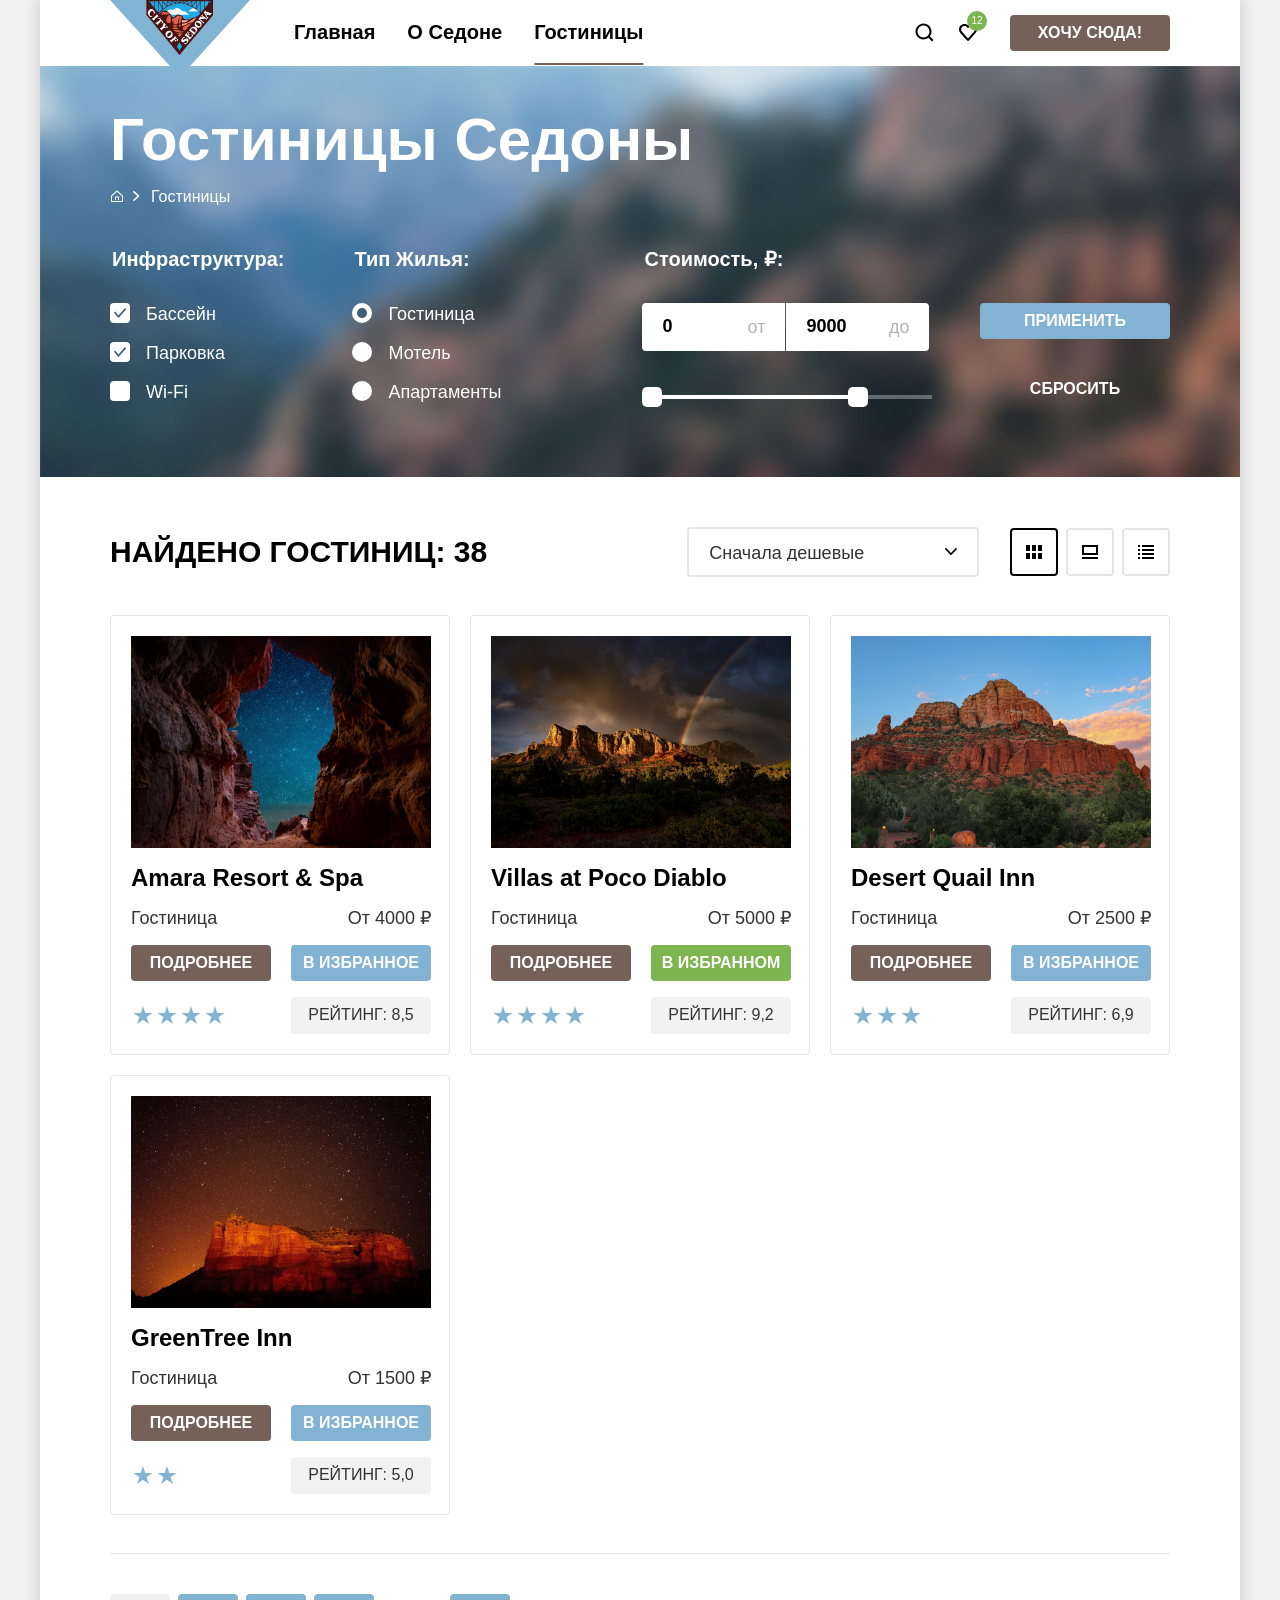
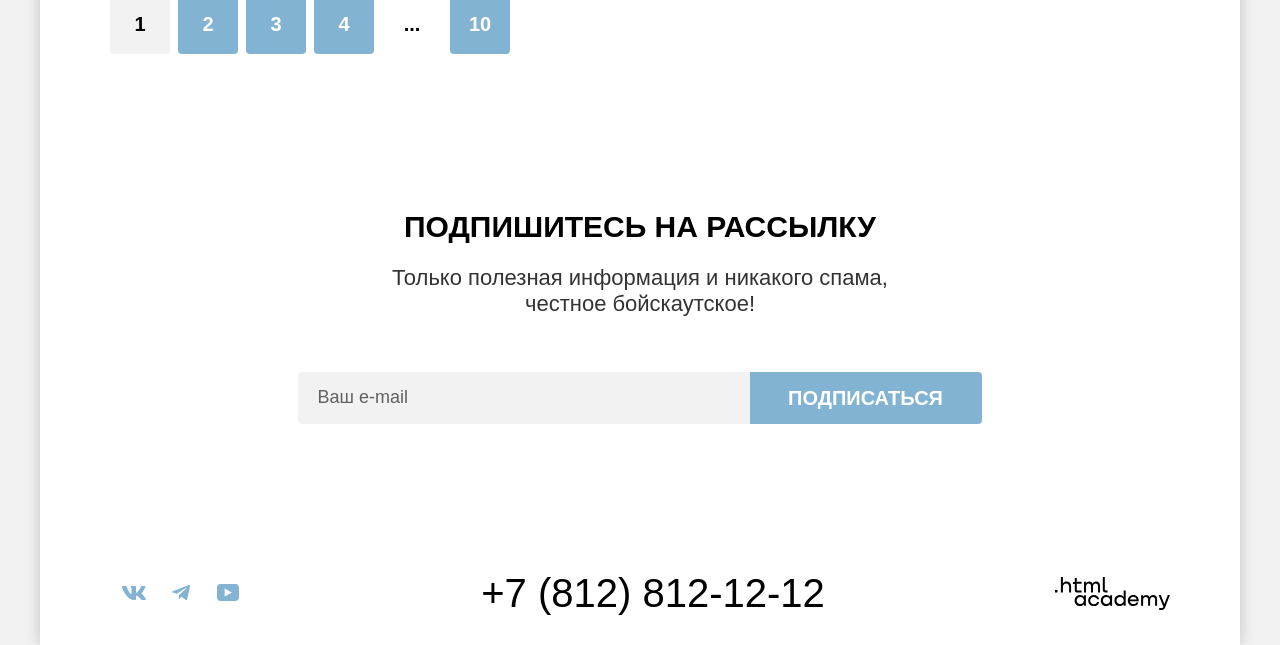
==== commit 40035efe: "Merge pull request #2 from StaciBunx/master" ====
--- a/catalog.html
+++ b/catalog.html
@@ -310,7 +310,7 @@
           </li>
         </ul>
         <a class="phone" href="tel:+78128121212">+7 (812) 812-12-12</a>
-        <a class="footer-developer" href="https://htmlacademy.ru/">
+        <a class="footer-developer" href="https://htmlacademy.ru/intensive/htmlcss">
           <span class="visually-hidden">Разработано HTML-Академией</span>
           <svg class="developer-icon" aria-hidden="true" focusable="false" width="115" height="33" viewBox="0 0 115 33"
             fill="currentColor" xmlns="http://www.w3.org/2000/svg">
--- a/style/style.css
+++ b/style/style.css
@@ -345,11 +345,11 @@
   width: 400px;
   min-height: 385px;
   padding: 25px 85px;
+  background-color: rgba(131, 179, 211, 0.2);
+}
+
+.advantages-item:nth-child(even) {
   background-color: rgba(131, 179, 211, 0.12);
-}
-
-.advantages-item:nth-child(even) {
-  background-color: rgba(131, 179, 211, 0.2);
 }
 
 .advantages-item-big > .advantages-title {
@@ -539,6 +539,7 @@
 
 .main-header-list {
   display: flex;
+  flex-wrap: wrap;
   align-items: center;
   margin: 0;
   margin-bottom: 40px;
@@ -865,8 +866,9 @@
   appearance: none;
   width: 292px;
   height: 50px;
-  padding: 14px 20px;
+  padding: 14px 48px 14px 20px;
   font: inherit;
+  color: inherit;
   border-radius: 4px;
   background-color: transparent;
   border: 2px solid #e5e5e5;
@@ -1190,13 +1192,14 @@
 
 .modal-container {
   position: fixed;
-  top: 0;
-  left: 0;
+  inset: 0;
   z-index: 10;
   display: flex;
-  width: 100%;
-  height: 100%;
+  justify-content: center;
+  align-items: center;
+  padding: 20px;
   background-color: rgba(242, 242, 242, 0.8);
+  overflow-y: auto;
 }
 
 .modal-container-close {
@@ -1206,17 +1209,19 @@
 .modal-search {
   position: relative;
   width: 717px;
-  margin: auto;
+  max-width: 100%;
+  max-height: calc(100vh - 40px);
   padding: 64px 70px;
   background-color: #ffffff;
   border-radius: 30px;
   box-shadow: 0 25px 50px 0 rgba(0, 0, 0, 0.15);
+  overflow-y: auto;
 }
 
 .modal-close-button {
   position: absolute;
   top: 64px;
-  right: 52px;
+  left: 613px;
   width: 52px;
   height: 52px;
   margin: 0;
@@ -1266,22 +1271,31 @@
   grid-column: 1/-1;
   display: grid;
   grid-template-columns: 137px 1fr;
-  grid-template-rows: 48px minmax(21px, auto);
+  grid-template-rows: minmax(48px, auto) minmax(21px, auto);
   row-gap: 4px;
   margin: 0;
   margin-bottom: 23px;
+  padding: 0;
+}
+
+.modal-wrapper-quantity {
+  display: grid;
+  grid-template-columns: auto 111px;
+  grid-template-rows: minmax(48px, auto);
+  margin: 0;
   padding: 0;
 }
 
 .modal-label {
   align-self: center;
+  min-width: 0;
+  margin-right: 10px;
+  overflow-wrap: break-word;
+  hyphens: auto;
   font-weight: 700;
   font-size: 20px;
   line-height: 24px;
-}
-
-.modal-label-icon {
-  position: relative;
+  color: #000000;
 }
 
 .modal-input {
@@ -1289,6 +1303,7 @@
   font-weight: 700;
   font-size: 18px;
   line-height: 20px;
+  color: #000000;
   background-color: #f2f2f2;
   border: none;
   border-radius: 4px;
@@ -1318,20 +1333,14 @@
   color: #ff5757;
 }
 
-.modal-wrapper-quantity {
-  display: grid;
-  grid-template-columns: auto 111px;
-  grid-template-rows: 48px;
-  margin: 0;
-  padding: 0;
-}
-
 .modal-counter {
   display: grid;
   grid-template-columns: 40px 31px 40px;
 }
 
 .modal-quantity-input {
+  align-self: center;
+  height: 48px;
   padding: 10px 2px;
   text-align: center;
   border-radius: 0;
@@ -1352,7 +1361,6 @@
   outline: 2px solid #000000;
   outline-offset: 2px;
   border-radius: 4px;
-
 }
 
 .modal-counter-button {
@@ -1436,11 +1444,15 @@
   cursor: pointer;
 }
 
+.modal-label-icon {
+  display: flex;
+}
+
 .tooltip {
-  position: absolute;
+  position: relative;
+  flex-shrink: 0;
   width: 26px;
   height: 26px;
-  margin-left: 10px;
 }
 
 .tooltip-toggle {
@@ -1465,7 +1477,7 @@
   display: none;
   width: 256px;
   margin-top: 15px;
-  padding: 15px 18px 22px 18px;
+  padding: 20px 18px 23px 23px;
   font-weight: 400;
   font-size: 16px;
   line-height: 20px;
@@ -1474,7 +1486,6 @@
   box-shadow: 0 15px 30px 0 rgba(0, 0, 0, 0.3);
   border-radius: 10px;
   transform: translateX(-50%);
-
 }
 
 .tooltip-text::after {
@@ -1494,4 +1505,5 @@
 .tooltip-toggle:hover ~ .tooltip-text::after,
 .tooltip-toggle:focus ~ .tooltip-text::after {
   display: block;
-}
+  z-index: 2;
+}
